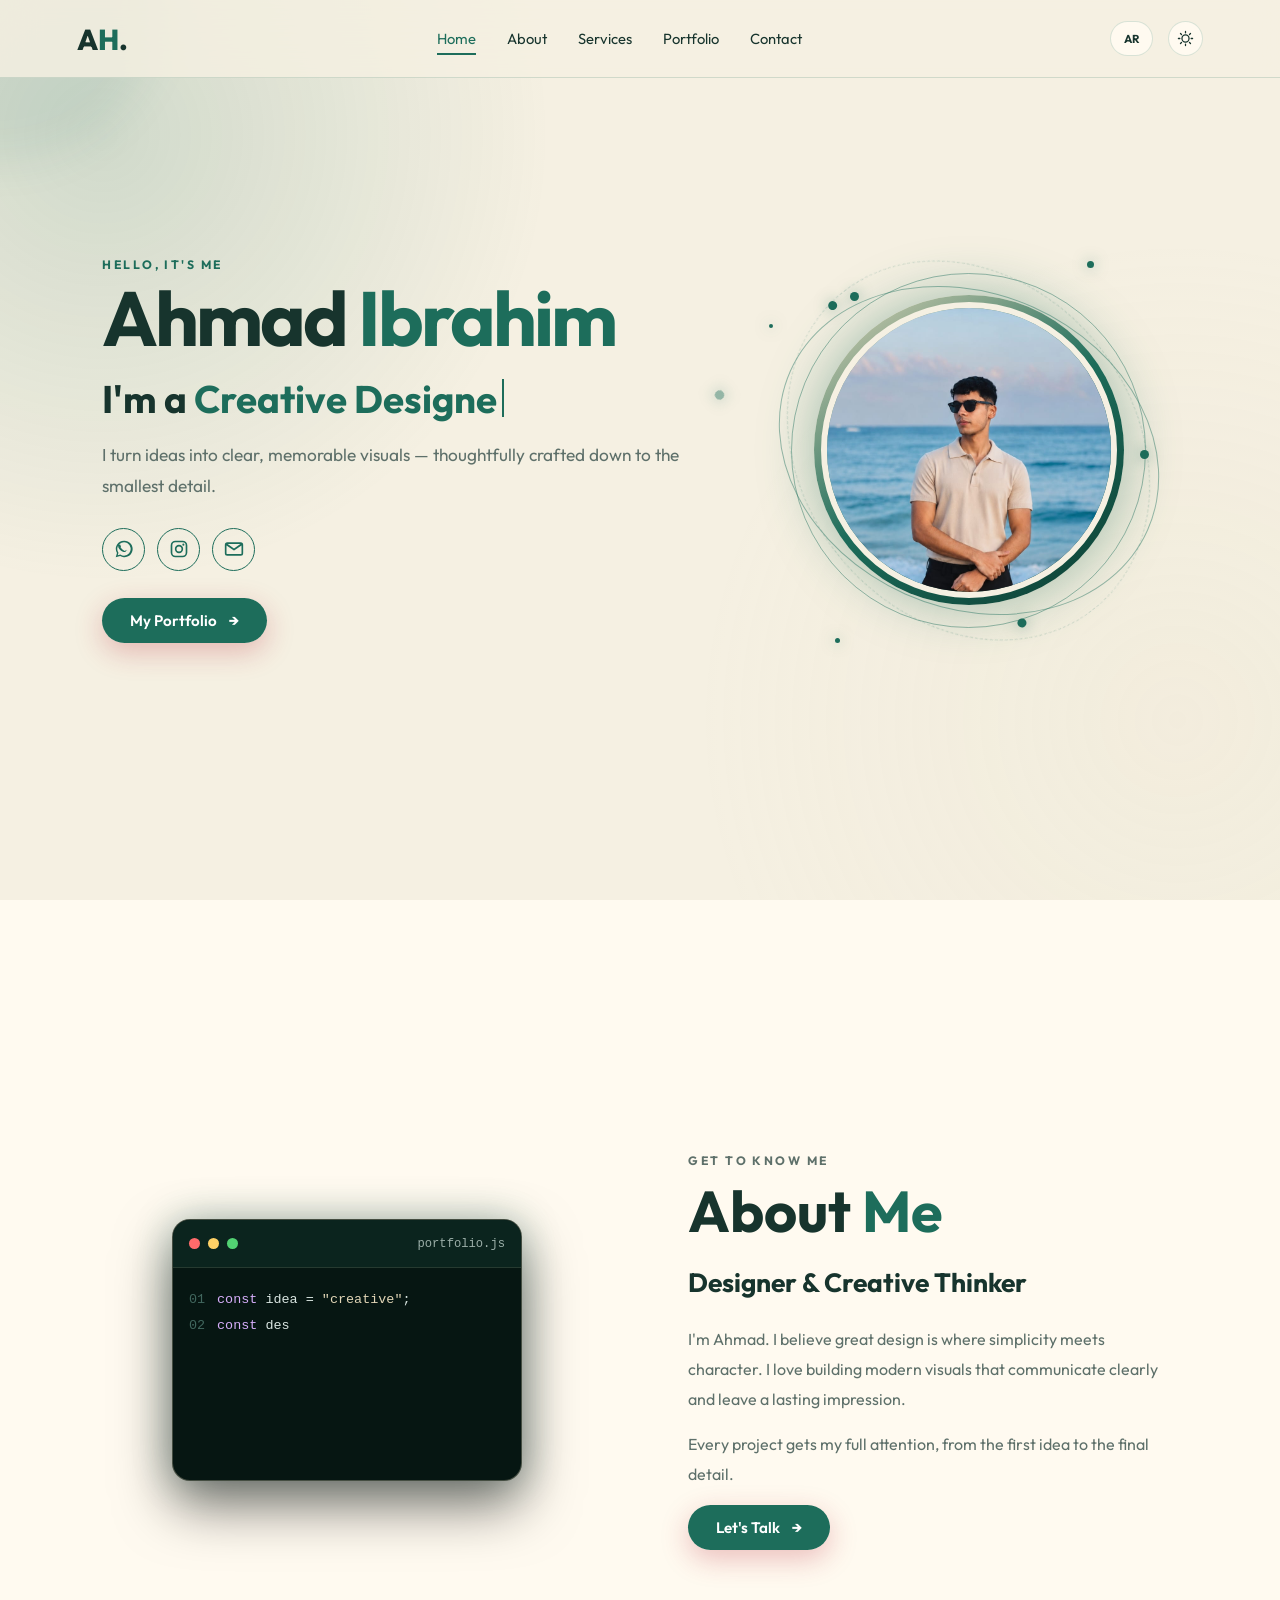
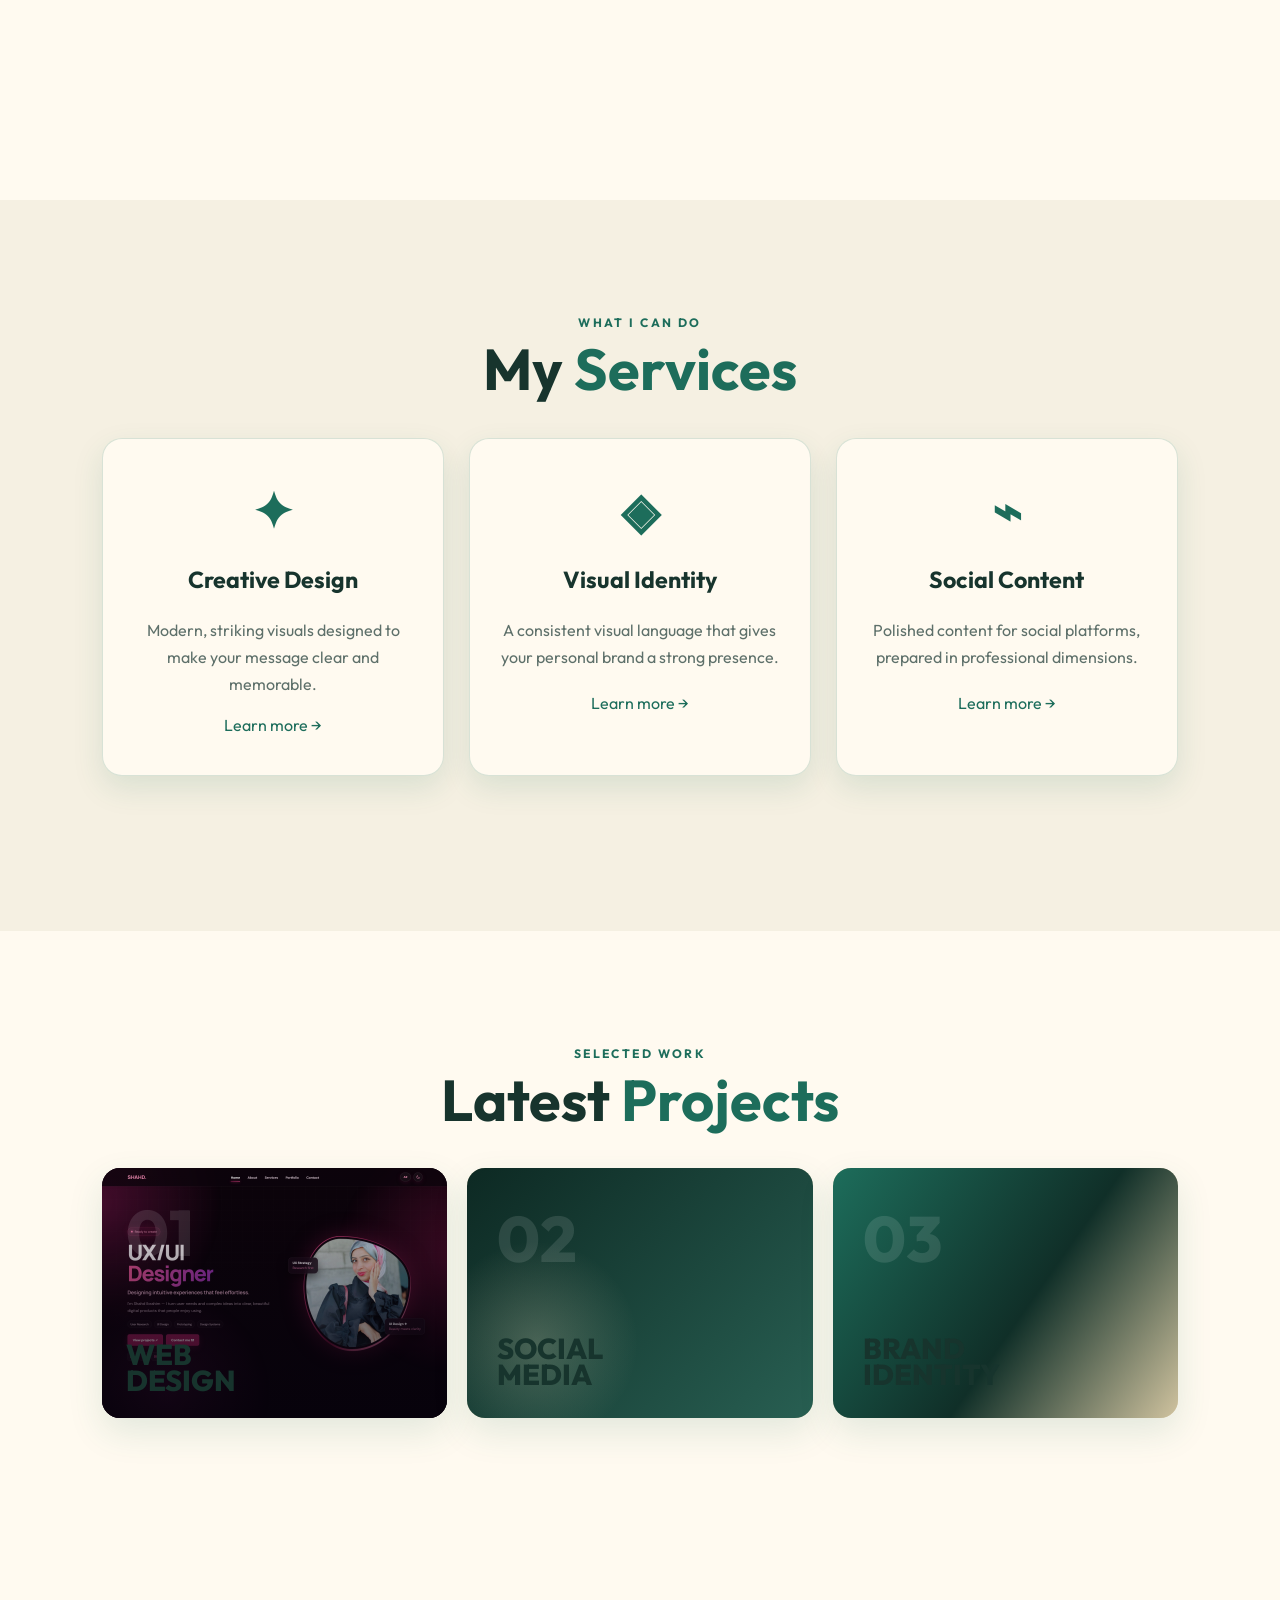
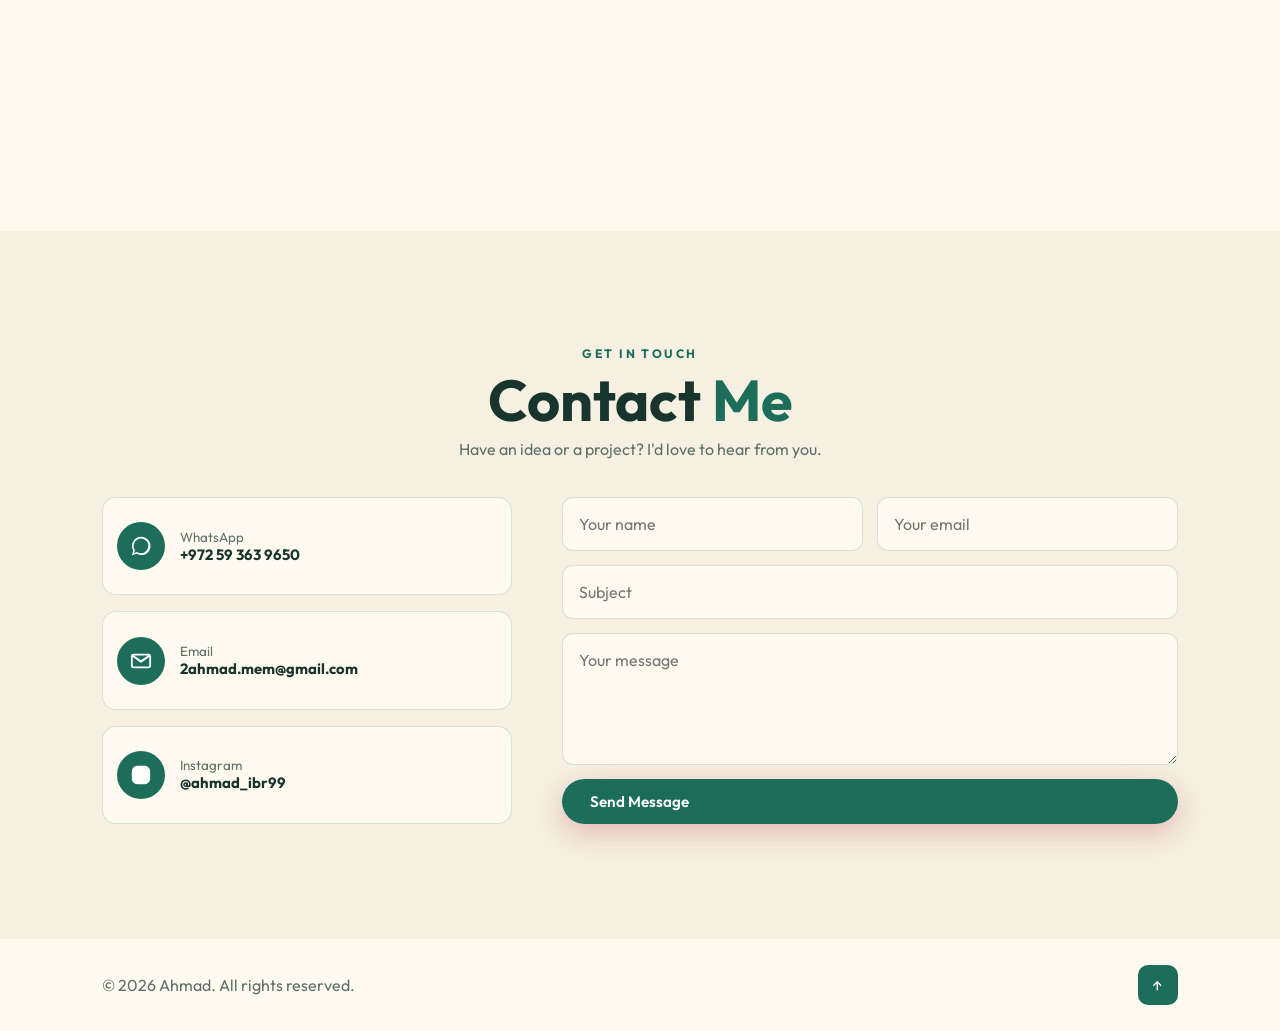
==== index.html @ ff2234b5 "Publish portfolio website" ====
<!doctype html><html lang="en" dir="ltr"><head><meta charset="UTF-8"><meta name="viewport" content="width=device-width,initial-scale=1"><meta name="description" content="Ahmad's personal portfolio"><title>Ahmad | Portfolio</title><link rel="preconnect" href="https://fonts.googleapis.com"><link rel="preconnect" href="https://fonts.gstatic.com" crossorigin><link href="https://fonts.googleapis.com/css2?family=Outfit:wght@300;400;500;600;700;800&display=swap" rel="stylesheet"><link rel="stylesheet" href="style.css"></head><body>
<link rel="stylesheet" href="theme.css">
<div class="cursor-glow"></div>
<header><a class="logo" href="#home">A<span>H</span>.</a><nav><a class="active" href="#home">Home</a><a href="#about">About</a><a href="#services">Services</a><a href="#work">Portfolio</a><a href="#contact">Contact</a></nav><div class="actions"><button class="language" aria-label="Switch language">AR</button><button class="theme" aria-label="Switch color theme"><svg class="sun" viewBox="0 0 24 24"><path d="M12 17a5 5 0 1 0 0-10 5 5 0 0 0 0 10Zm0-15v2m0 16v2M4.93 4.93l1.42 1.42m11.3 11.3 1.42 1.42M2 12h2m16 0h2M4.93 19.07l1.42-1.42m11.3-11.3 1.42-1.42"/></svg><svg class="moon" viewBox="0 0 24 24"><path d="M20.5 14.2A8.5 8.5 0 0 1 9.8 3.5a8.5 8.5 0 1 0 10.7 10.7Z"/></svg></button><button class="menu" aria-label="Open menu"><span></span><span></span><span></span></button></div></header>
<main>
<section class="hero section" id="home"><div class="hero-copy reveal"><p class="overline">HELLO, IT'S ME</p><h1>Ahmad <span>Ibrahim</span></h1><h2>I'm a <span class="typing">Creative Designer</span><i></i></h2><p class="lead">I turn ideas into clear, memorable visuals — thoughtfully crafted down to the smallest detail.</p><div class="socials">
<a href="https://wa.me/972593639650" target="_blank" aria-label="WhatsApp"><svg viewBox="0 0 24 24"><path d="M12.04 2a9.84 9.84 0 0 0-8.47 14.83L2.05 22l5.3-1.47A9.96 9.96 0 1 0 12.04 2Zm0 17.98a8 8 0 0 1-4.08-1.12l-.3-.18-3.15.88.84-3.07-.2-.32a8.02 8.02 0 1 1 6.89 3.81Zm4.4-6c-.24-.12-1.43-.7-1.65-.78-.22-.08-.38-.12-.55.12-.16.24-.62.79-.76.95-.14.16-.28.18-.52.06-2.18-1.09-3.61-1.94-5.05-4.4-.13-.22.13-.21.37-.7.08-.16.04-.3-.02-.42-.06-.12-.55-1.32-.75-1.8-.2-.48-.4-.41-.55-.42h-.47c-.16 0-.42.06-.64.3-.22.24-.84.83-.84 2.02s.86 2.34.98 2.5c.12.16 1.7 2.6 4.13 3.65 1.53.66 2.13.72 2.9.6.46-.07 1.43-.59 1.63-1.16.2-.58.2-1.07.14-1.17-.06-.11-.22-.17-.46-.29Z"/></svg></a>
<a href="https://instagram.com/ahmad_ibr99" target="_blank" aria-label="Instagram"><svg viewBox="0 0 24 24"><path d="M7.8 2h8.4A5.8 5.8 0 0 1 22 7.8v8.4a5.8 5.8 0 0 1-5.8 5.8H7.8A5.8 5.8 0 0 1 2 16.2V7.8A5.8 5.8 0 0 1 7.8 2Zm-.2 2A3.6 3.6 0 0 0 4 7.6v8.8A3.6 3.6 0 0 0 7.6 20h8.8a3.6 3.6 0 0 0 3.6-3.6V7.6A3.6 3.6 0 0 0 16.4 4H7.6Zm9.65 1.5a1.25 1.25 0 1 1 0 2.5 1.25 1.25 0 0 1 0-2.5ZM12 7a5 5 0 1 1 0 10 5 5 0 0 1 0-10Zm0 2a3 3 0 1 0 0 6 3 3 0 0 0 0-6Z"/></svg></a>
<a href="mailto:2ahmad.mem@gmail.com" aria-label="Email"><svg viewBox="0 0 24 24"><path d="M20 4H4a3 3 0 0 0-3 3v10a3 3 0 0 0 3 3h16a3 3 0 0 0 3-3V7a3 3 0 0 0-3-3Zm-.4 2L12 11.3 4.4 6h15.2ZM4 18a1 1 0 0 1-1-1V7.7l8.43 5.88a1 1 0 0 0 1.14 0L21 7.7V17a1 1 0 0 1-1 1H4Z"/></svg></a></div><a class="btn" href="#work">My Portfolio <b>→</b></a></div>
<div class="portrait-stage reveal"><div class="halo halo-one"></div><div class="halo halo-two"></div><div class="halo halo-three"></div><span class="spark s1"></span><span class="spark s2"></span><span class="spark s3"></span><div class="portrait"><img src="assets/ahmad-profile.jpeg" alt="Ahmad Ibrahim"></div></div></section>
<section class="about section" id="about"><div class="about-visual reveal"><div class="about-ring"><img src="assets/ahmad-profile.jpeg" alt="Ahmad"></div></div><div class="about-copy reveal"><p class="overline">GET TO KNOW ME</p><h2 class="title">About <span>Me</span></h2><h3>Designer & Creative Thinker</h3><p>I'm Ahmad. I believe great design is where simplicity meets character. I love building modern visuals that communicate clearly and leave a lasting impression.</p><p>Every project gets my full attention, from the first idea to the final detail.</p><a class="btn" href="#contact">Let's Talk <b>→</b></a></div></section>
<section class="services section block" id="services"><p class="overline reveal">WHAT I CAN DO</p><h2 class="title reveal">My <span>Services</span></h2><div class="cards"><article class="reveal"><b>✦</b><h3>Creative Design</h3><p>Modern, striking visuals designed to make your message clear and memorable.</p><a href="#contact">Learn more →</a></article><article class="reveal"><b>◈</b><h3>Visual Identity</h3><p>A consistent visual language that gives your personal brand a strong presence.</p><a href="#contact">Learn more →</a></article><article class="reveal"><b>⌁</b><h3>Social Content</h3><p>Polished content for social platforms, prepared in professional dimensions.</p><a href="#contact">Learn more →</a></article></div></section>
<section class="work section block" id="work"><p class="overline reveal">SELECTED WORK</p><h2 class="title reveal">Latest <span>Projects</span></h2><div class="projects"><article class="p1 reveal"><div><em>01</em><b>CREATIVE<br>DESIGN</b></div><aside><h3>Creative Design</h3><p>Identity & Design</p></aside></article><article class="p2 reveal"><div><em>02</em><b>SOCIAL<br>MEDIA</b></div><aside><h3>Digital Content</h3><p>Social Media</p></aside></article><article class="p3 reveal"><div><em>03</em><b>BRAND<br>IDENTITY</b></div><aside><h3>Visual Identity</h3><p>Branding</p></aside></article><article class="p2 reveal"><div><em>04</em><b>MODERN<br>STYLE</b></div><aside><h3>Modern Style</h3><p>Design & Direction</p></aside></article><article class="p3 reveal"><div><em>05</em><b>VISUAL<br>STORY</b></div><aside><h3>Visual Story</h3><p>Art Direction</p></aside></article><article class="p1 reveal"><div><em>06</em><b>SMART<br>IDEAS</b></div><aside><h3>Smart Ideas</h3><p>Creative Solutions</p></aside></article></div></section>
<section class="contact section block" id="contact"><p class="overline reveal">GET IN TOUCH</p><h2 class="title reveal">Contact <span>Me</span></h2><p class="intro reveal">Have an idea or a project? I'd love to hear from you.</p><div class="contact-wrap"><div class="details reveal"><a href="https://wa.me/972593639650"><i><svg viewBox="0 0 24 24"><path d="M12.04 2a9.84 9.84 0 0 0-8.47 14.83L2.05 22l5.3-1.47A9.96 9.96 0 1 0 12.04 2Zm0 17.98a8 8 0 0 1-4.08-1.12l-.3-.18-3.15.88.84-3.07-.2-.32a8.02 8.02 0 1 1 6.89 3.81Z"/></svg></i><span><small>WhatsApp</small><b>+972 59 363 9650</b></span></a><a href="mailto:2ahmad.mem@gmail.com"><i><svg viewBox="0 0 24 24"><path d="M20 4H4a3 3 0 0 0-3 3v10a3 3 0 0 0 3 3h16a3 3 0 0 0 3-3V7a3 3 0 0 0-3-3Zm-.4 2L12 11.3 4.4 6h15.2ZM4 18a1 1 0 0 1-1-1V7.7l8.43 5.88a1 1 0 0 0 1.14 0L21 7.7V17a1 1 0 0 1-1 1H4Z"/></svg></i><span><small>Email</small><b>2ahmad.mem@gmail.com</b></span></a><a href="https://instagram.com/ahmad_ibr99"><i><svg viewBox="0 0 24 24"><path d="M7.8 2h8.4A5.8 5.8 0 0 1 22 7.8v8.4a5.8 5.8 0 0 1-5.8 5.8H7.8A5.8 5.8 0 0 1 2 16.2V7.8A5.8 5.8 0 0 1 7.8 2Zm4.2 5a5 5 0 1 1 0 10 5 5 0 0 1 0-10Zm0 2a3 3 0 1 0 0 6 3 3 0 0 0 0-6Z"/></svg></i><span><small>Instagram</small><b>@ahmad_ibr99</b></span></a></div><form class="reveal" action="mailto:2ahmad.mem@gmail.com" method="post"><input name="name" placeholder="Your name" required><input name="email" type="email" placeholder="Your email" required><input name="subject" class="wide" placeholder="Subject"><textarea name="message" class="wide" placeholder="Your message" required></textarea><button class="btn wide">Send Message</button></form></div></section>
</main><footer><p>© <span id="year"></span> Ahmad. All rights reserved.</p><a href="#home">↑</a></footer><script src="script.js"></script></body></html>
---- style.css ----
:root{--red:#b42335;--red2:#ef5b68;--glow:#ff8090;--bg:#100b0e;--surface:#1a1116;--surface2:#24171d;--text:#fff8f8;--muted:#c6abb1;--line:#ffffff13;--shadow:#00000055}html.light{--bg:#fff7f5;--surface:#fff;--surface2:#f8e8e6;--text:#28171b;--muted:#775c62;--line:#7d182520;--shadow:#7d182522}*{box-sizing:border-box}html{scroll-behavior:smooth;scroll-padding-top:80px}body{margin:0;overflow-x:hidden;background:var(--bg);color:var(--text);font-family:Outfit,sans-serif;transition:background .55s,color .55s}body:before{content:"";position:fixed;z-index:-1;inset:0;background:radial-gradient(circle at 8% 15%,#b4233524,transparent 28rem),radial-gradient(circle at 92% 80%,#ef5b6814,transparent 30rem)}.cursor-glow{position:fixed;z-index:-1;width:320px;height:320px;border-radius:50%;background:#b4233510;filter:blur(20px);transform:translate(-50%,-50%);pointer-events:none;transition:left .12s linear,top .12s linear}header{height:78px;position:fixed;z-index:30;inset:0 0 auto;display:flex;align-items:center;justify-content:space-between;padding:0 max(6vw,25px);background:color-mix(in srgb,var(--bg) 84%,transparent);border-bottom:1px solid var(--line);backdrop-filter:blur(18px);transition:.5s}.logo{font-size:1.8rem;font-weight:800;color:var(--text);text-decoration:none}.logo span,.title span,.hero h1 span,.hero h2 span{color:var(--red2)}nav{display:flex;gap:31px}nav a{position:relative;color:var(--text);text-decoration:none;font-size:.92rem}nav a:after{content:"";position:absolute;left:0;right:100%;bottom:-7px;height:2px;background:var(--red2);transition:.35s}nav a:hover:after,nav a.active:after{right:0}nav a.active{color:var(--red2)}.actions{display:flex;align-items:center;gap:15px}.theme{width:43px;height:43px;display:grid;place-items:center;border:1px solid var(--line);border-radius:50%;color:var(--text);background:var(--surface);cursor:pointer;transition:.35s}.theme:hover{transform:rotate(15deg);color:var(--red2)}.theme svg{width:20px;fill:none;stroke:currentColor;stroke-width:1.8;stroke-linecap:round}.theme .sun{display:none}html.light .theme .sun{display:block}html.light .theme .moon{display:none}.menu{display:none;background:none;border:0}.menu span{display:block;width:25px;height:2px;margin:5px;background:var(--red2);transition:.3s}.section{position:relative;min-height:100vh;padding:115px max(8vw,30px);display:flex;align-items:center}.hero{justify-content:space-between;gap:70px}.hero-copy{width:55%}.overline{margin:0 0 10px;color:var(--red2);font-size:.76rem;font-weight:700;letter-spacing:.2em}.hero h1{font-size:clamp(3.5rem,6vw,6.3rem);line-height:.95;margin:8px 0 20px;letter-spacing:-.04em}.hero h2{font-size:clamp(1.5rem,3vw,2.45rem);margin:0}.hero h2 i{display:inline-block;width:2px;height:1em;margin-left:5px;background:var(--red2);vertical-align:-4px;animation:blink .75s infinite}.lead{max-width:590px;color:var(--muted);font-size:1.08rem;line-height:1.75}.socials{display:flex;gap:12px;margin:27px 0}.socials a{width:43px;height:43px;display:grid;place-items:center;border:1.5px solid var(--red2);border-radius:50%;color:var(--red2);transition:.35s}.socials svg{width:20px;fill:currentColor}.socials a:hover{color:white;background:var(--red);transform:translateY(-4px);box-shadow:0 8px 24px #b4233566}.btn{display:inline-flex;align-items:center;gap:12px;border:0;border-radius:28px;padding:13px 28px;color:white;background:linear-gradient(135deg,var(--red2),var(--red));box-shadow:0 9px 28px #b4233545;font:600 .95rem Outfit;text-decoration:none;cursor:pointer;transition:.35s}.btn b{transition:.3s}.btn:hover{transform:translateY(-3px);box-shadow:0 13px 34px #b4233570}.btn:hover b{transform:translateX(5px)}.portrait-stage{position:relative;width:420px;height:420px;display:grid;place-items:center;animation:float 5.5s ease-in-out infinite}.portrait{position:relative;z-index:3;width:310px;height:310px;padding:7px;border-radius:50%;background:linear-gradient(145deg,var(--glow),var(--red),#5c0f1d);box-shadow:0 0 55px #b4233555}.portrait img,.about-ring img{width:100%;height:100%;object-fit:cover;object-position:50% 28%;border:6px solid var(--bg);border-radius:50%;transition:border-color .55s}.halo{position:absolute;border:1px solid #ef5b6875;border-radius:50%;animation:spin 14s linear infinite}.halo:before,.halo:after{content:"";position:absolute;width:9px;height:9px;border-radius:50%;background:var(--red2);box-shadow:0 0 16px var(--glow)}.halo-one{width:355px;height:355px}.halo-one:before{top:18px;left:58px}.halo-one:after{right:-4px;top:50%}.halo-two{width:392px;height:315px;transform:rotate(24deg);animation-duration:19s;animation-direction:reverse}.halo-two:before{bottom:16px;right:72px}.halo-two:after{left:7px;top:75px}.halo-three{width:335px;height:405px;transform:rotate(-38deg);border-style:dashed;opacity:.45;animation-duration:25s}.spark{position:absolute;border-radius:50%;background:var(--glow);box-shadow:0 0 15px var(--glow);animation:pulse 2s ease-in-out infinite}.s1{width:7px;height:7px;top:5%;right:20%}.s2{width:5px;height:5px;bottom:4%;left:18%;animation-delay:.6s}.s3{width:4px;height:4px;top:20%;left:2%;animation-delay:1.1s}.about{gap:9%;background:var(--surface)}.about-visual,.about-copy{width:50%}.about-visual{display:grid;place-items:center}.about-ring{width:min(390px,90%);aspect-ratio:1;padding:8px;border-radius:50%;border:3px solid var(--red2);box-shadow:0 0 40px #b4233540;animation:float 6s ease-in-out infinite}.about-copy{max-width:610px}.title{font-size:clamp(2.6rem,4.5vw,4.4rem);margin:0 0 23px;line-height:1}.about-copy h3{font-size:1.65rem}.about-copy p{color:var(--muted);line-height:1.85}.block{display:block;text-align:center}.services{min-height:auto}.cards{display:grid;grid-template-columns:repeat(3,1fr);gap:25px;max-width:1200px;margin:40px auto}.cards article{padding:40px 27px;background:var(--surface);border:1px solid var(--line);border-radius:20px;box-shadow:0 12px 30px var(--shadow);transition:.45s}.cards article:hover{transform:translateY(-10px);border-color:var(--red2)}.cards article>b{font-size:3.1rem;color:var(--red2)}.cards article h3{font-size:1.45rem}.cards article p{min-height:60px;color:var(--muted);line-height:1.7}.cards article a{color:var(--red2);text-decoration:none}.work{background:var(--surface)}.projects{display:grid;grid-template-columns:repeat(3,1fr);gap:20px;max-width:1150px;margin:40px auto}.projects article{position:relative;overflow:hidden;min-height:250px;border-radius:18px;background:var(--surface2);text-align:left;box-shadow:0 14px 35px var(--shadow)}.projects article>div{height:100%;min-height:250px;padding:30px;display:flex;flex-direction:column;justify-content:space-between;background:radial-gradient(circle at 75% 25%,#ff80906b,transparent 30%),linear-gradient(135deg,#4b101a,#a51e31);transition:.6s}.projects .p2>div{background:radial-gradient(circle at 20% 70%,#ef5b686b,transparent 30%),linear-gradient(135deg,#25141a,#772030)}.projects .p3>div{background:linear-gradient(125deg,#6e1424,#2b1219 55%,#df4a5b)}.projects article:hover>div{transform:scale(1.06)}.projects em{font:800 4rem Outfit;color:#ffffff1d}.projects div b{font:800 1.8rem/.9 Outfit}.projects aside{position:absolute;inset:auto 0 0;padding:20px;background:linear-gradient(transparent,#16080deF);transform:translateY(100%);transition:.4s}.projects article:hover aside{transform:none}.projects aside h3,.projects aside p{margin:3px}.projects aside p{color:#ff8795}.contact{min-height:auto}.intro{color:var(--muted);margin:-12px 0 38px}.contact-wrap{display:grid;grid-template-columns:.8fr 1.2fr;gap:50px;max-width:1100px;margin:auto;text-align:left}.details{display:grid;gap:16px}.details a{display:flex;align-items:center;gap:15px;color:var(--text);text-decoration:none;padding:14px;border:1px solid var(--line);border-radius:14px;background:var(--surface);transition:.3s}.details a:hover{transform:translateX(5px);border-color:var(--red2)}.details i{width:48px;height:48px;display:grid;place-items:center;border-radius:50%;color:white;background:linear-gradient(135deg,var(--red2),var(--red))}.details svg{width:22px;fill:currentColor}.details span{display:grid}.details small{color:var(--muted)}.details b{font-size:.93rem}.contact form{display:grid;grid-template-columns:1fr 1fr;gap:14px}.contact input,.contact textarea{width:100%;padding:16px;border:1px solid var(--line);outline:0;border-radius:11px;color:var(--text);background:var(--surface);font:inherit;transition:.3s}.contact input:focus,.contact textarea:focus{border-color:var(--red2);box-shadow:0 0 0 3px #b4233515}.contact textarea{height:132px;resize:vertical}.wide{grid-column:1/-1}footer{display:flex;justify-content:space-between;align-items:center;padding:20px max(8vw,30px);color:var(--muted);background:var(--surface)}footer a{width:40px;height:40px;display:grid;place-items:center;color:white;border-radius:10px;background:var(--red);text-decoration:none}.reveal{opacity:0;transform:translateY(34px);transition:opacity .9s cubic-bezier(.2,.75,.2,1),transform .9s cubic-bezier(.2,.75,.2,1)}.reveal.visible{opacity:1;transform:none}.cards .reveal:nth-child(2),.projects .reveal:nth-child(2){transition-delay:.12s}.cards .reveal:nth-child(3),.projects .reveal:nth-child(3){transition-delay:.24s}@keyframes blink{50%{opacity:0}}@keyframes float{0%,100%{transform:translateY(0)}50%{transform:translateY(-15px)}}@keyframes spin{to{transform:rotate(360deg)}}@keyframes pulse{50%{transform:scale(1.8);opacity:.45}}@media(max-width:800px){header nav{position:absolute;top:78px;left:0;right:0;display:flex;max-height:0;overflow:hidden;flex-direction:column;gap:0;padding:0 25px;background:var(--bg);transition:.45s}header nav.open{max-height:330px;padding-block:12px}header nav a{padding:12px}.menu{display:block}.section{padding:105px 22px}.hero{padding-top:130px;flex-direction:column-reverse;text-align:center;gap:30px}.hero-copy{width:100%}.lead{margin-inline:auto}.socials{justify-content:center}.portrait-stage{width:300px;height:300px}.portrait{width:225px;height:225px}.halo-one{width:262px;height:262px}.halo-two{width:290px;height:235px}.halo-three{width:245px;height:295px}.about{flex-direction:column;gap:50px;text-align:center}.about-visual,.about-copy{width:100%}.about-ring{width:260px}.cards,.projects{grid-template-columns:1fr}.contact-wrap{grid-template-columns:1fr}.contact form{grid-template-columns:1fr}.contact form>*{grid-column:1}.hero h1{font-size:3.4rem}.projects{max-width:500px}.cursor-glow{display:none}}@media(prefers-reduced-motion:reduce){*{scroll-behavior:auto!important;animation:none!important;transition:none!important}.reveal{opacity:1;transform:none}}
---- theme.css ----
:root{--red:#1d6d5b;--red2:#e1d5b6;--glow:#e1d5b6;--bg:#071b17;--surface:#0d2923;--surface2:#12362e;--text:#fffdf6;--muted:#c8c0aa;--line:#e1d5b624}
html.light{--red:#1d6d5b;--red2:#1d6d5b;--glow:#1d6d5b;--bg:#f5f0e2;--surface:#fffaf0;--surface2:#e1d5b6;--text:#17342d;--muted:#5e706a;--line:#1d6d5b2c;--shadow:#1d6d5b20}
body:before{background:radial-gradient(circle at 8% 15%,#1d6d5b2b,transparent 28rem),radial-gradient(circle at 92% 80%,#e1d5b61c,transparent 30rem)}
.cursor-glow{background:#1d6d5b16}.theme{width:35px;height:35px}.theme svg{width:17px}
.language{height:35px;min-width:43px;padding:0 10px;border:1px solid var(--line);border-radius:18px;color:var(--text);background:var(--surface);font:700 .72rem Outfit,sans-serif;cursor:pointer;transition:.3s}.language:hover{color:var(--red2);border-color:var(--red2);transform:translateY(-2px)}html.light .language:hover{color:var(--red)}
.portrait{background:linear-gradient(145deg,#e1d5b6,#1d6d5b,#0b3c31);box-shadow:0 0 55px #1d6d5b66}.halo{border-color:#e1d5b68c}.halo:before,.halo:after,.spark{background:#e1d5b6;box-shadow:0 0 16px #e1d5b6}html.light .halo{border-color:#1d6d5b70}html.light .halo:before,html.light .halo:after,html.light .spark{background:#1d6d5b;box-shadow:0 0 14px #1d6d5b80}
.projects article>div{background:radial-gradient(circle at 75% 25%,#e1d5b64d,transparent 31%),linear-gradient(135deg,#123d34,#1d6d5b)}.projects .p2>div{background:radial-gradient(circle at 20% 70%,#e1d5b63d,transparent 31%),linear-gradient(135deg,#0d2923,#285f52)}.projects .p3>div{background:linear-gradient(125deg,#1d6d5b,#102f28 56%,#d0c39f)}
.projects aside{color:#fffdf6;background:linear-gradient(transparent,rgba(4,25,21,.97) 38%);text-shadow:0 1px 3px #000}.projects aside p{color:#e1d5b6}html.light .projects aside{color:#fffdf6;background:linear-gradient(transparent,rgba(10,48,40,.98) 38%)}html.light .projects aside p{color:#f3ead4}
html[dir=rtl] body{direction:ltr;font-family:Outfit,Tajawal,sans-serif}html[dir=rtl] .hero-copy,html[dir=rtl] .about-copy,html[dir=rtl] .contact-wrap,html[dir=rtl] .projects article{direction:rtl;text-align:right}html[dir=rtl] nav a,html[dir=rtl] .btn,html[dir=rtl] .cards article,html[dir=rtl] .contact .intro,html[dir=rtl] footer p{direction:rtl}html[dir=rtl] .btn b{transform:scaleX(-1)}html[dir=rtl] .details a:hover{transform:translateX(-5px)}
.code-window{width:min(470px,100%);overflow:hidden;border:1px solid #e1d5b64a;border-radius:18px;background:#061612;box-shadow:0 24px 55px #0008,0 0 38px #1d6d5b48;animation:float 6s ease-in-out infinite;direction:ltr;text-align:left}.code-bar{height:48px;display:flex;align-items:center;gap:8px;padding:0 16px;border-bottom:1px solid #e1d5b61f;background:#0b241e}.code-bar span{width:11px;height:11px;border-radius:50%;background:#ff6b6b}.code-bar span:nth-child(2){background:#ffd166}.code-bar span:nth-child(3){background:#52d273}.code-bar b{margin-left:auto;color:#9cafa9;font:500 .76rem Consolas,monospace}.code-screen{padding:25px 20px 29px;font:500 clamp(.78rem,1.45vw,1rem)/1.9 Consolas,"Courier New",monospace}.code-line{display:flex;opacity:0;transform:translateX(-12px);animation:codeIn .45s forwards}.code-line:nth-child(2){animation-delay:.35s}.code-line:nth-child(3){animation-delay:.7s}.code-line:nth-child(4){animation-delay:1.05s}.code-line:nth-child(5){animation-delay:1.4s}.code-line:nth-child(6){animation-delay:1.75s}.code-line:nth-child(7){animation-delay:2.1s}.code-line i{width:34px;flex:none;color:#41675e;font-style:normal;user-select:none}.code-line code{color:#d9e5e1;white-space:nowrap}.code-line mark{padding:0;color:#d7aefb;background:none}.code-line q{color:#e1d5b6}.code-line strong{color:#75d9c1}.code-caret{display:inline-block;width:2px;height:1.1em;margin-left:4px;background:#e1d5b6;vertical-align:-2px;animation:blink .75s infinite}@keyframes codeIn{to{opacity:1;transform:none}}
.code-window{width:min(350px,100%);min-height:260px}.code-screen{min-height:212px;padding:19px 16px;font-size:clamp(.7rem,1.05vw,.84rem);transition:opacity .28s,transform .28s}.code-screen.is-changing{opacity:0;transform:translateY(8px)}.typed-code-line{display:flex;min-height:1.9em}.typed-code-line i{width:28px;flex:none;color:#41675e;font-style:normal;user-select:none}.typed-code-line code{color:#d9e5e1;white-space:pre}.token-keyword{color:#d7aefb}.token-string{color:#e1d5b6}.token-function{color:#75d9c1}.token-number,.token-boolean{color:#f2a86f}.token-comment{color:#668e83;font-style:italic}
@media(max-width:800px){.actions{gap:9px}.language{height:33px;min-width:40px}.theme{width:33px;height:33px}.code-window{width:min(320px,100%);min-height:245px}.code-screen{min-height:197px;padding:17px 13px;font-size:.68rem}}
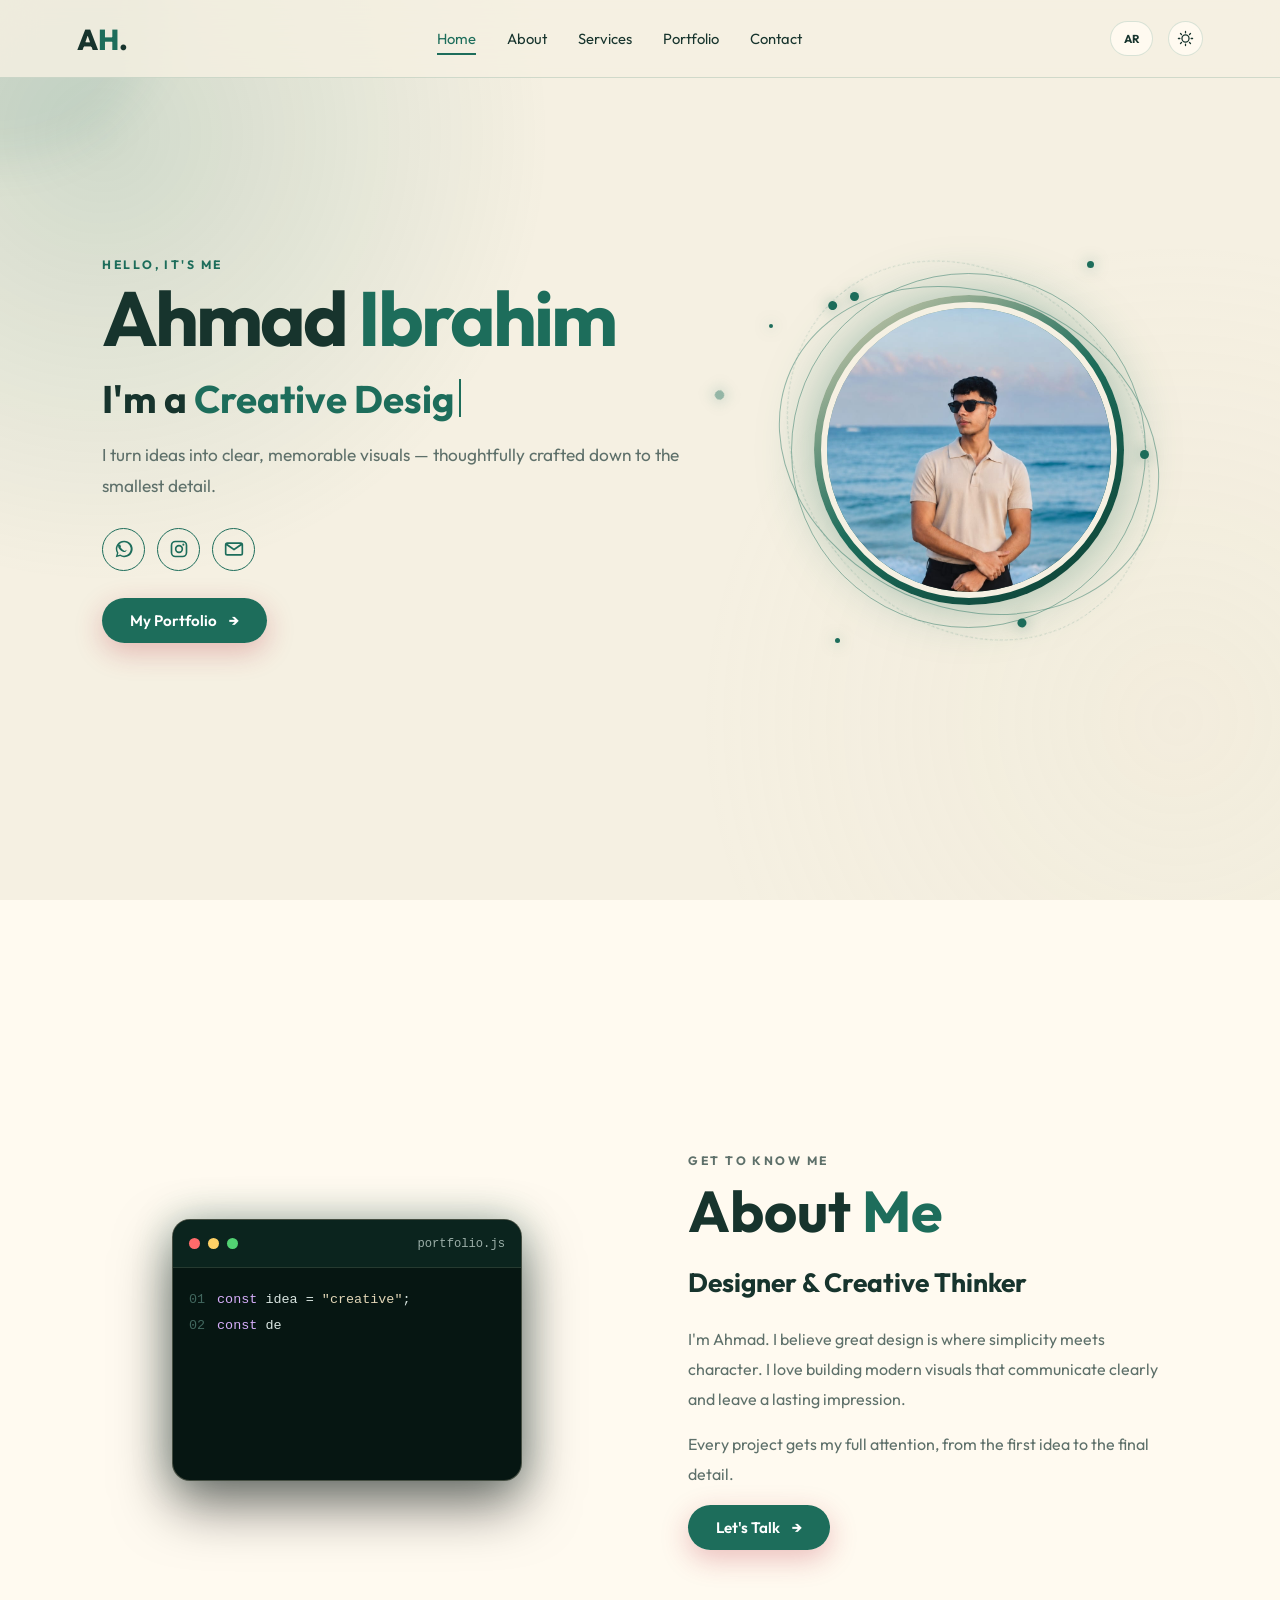
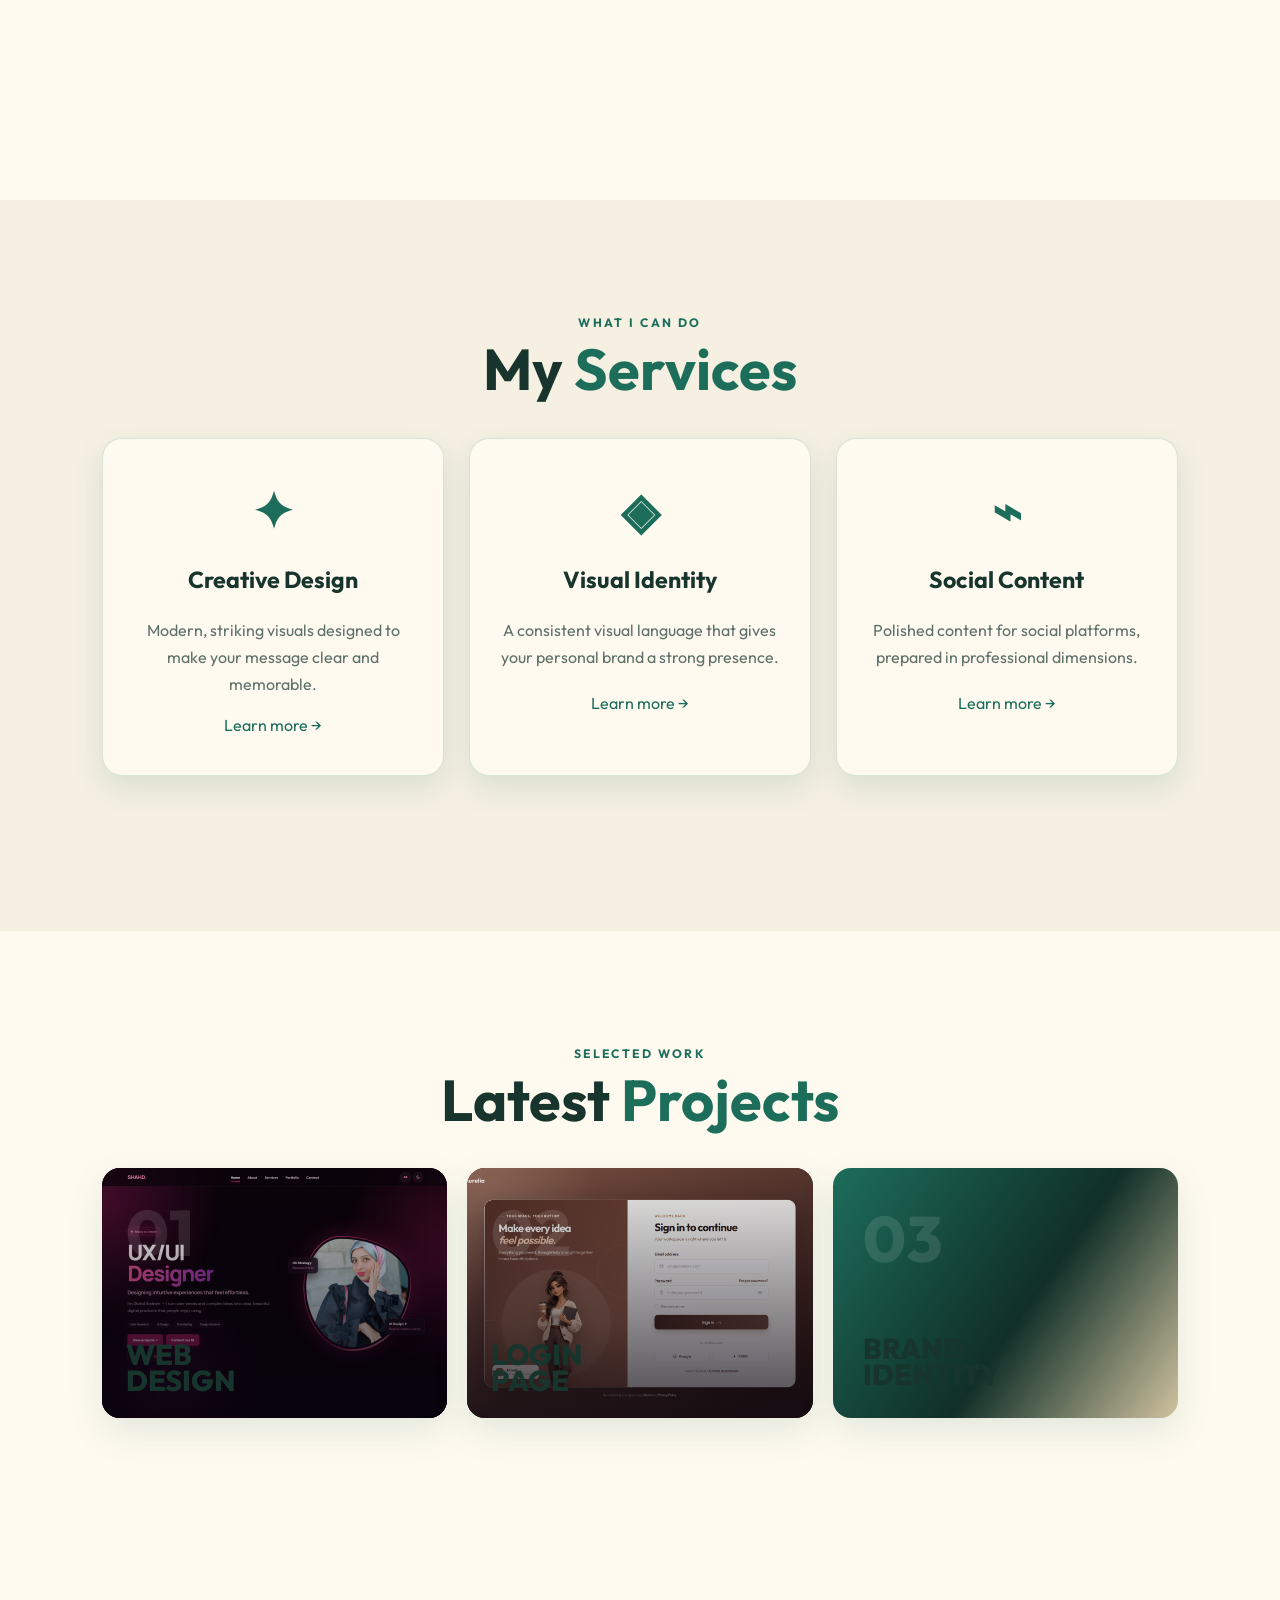
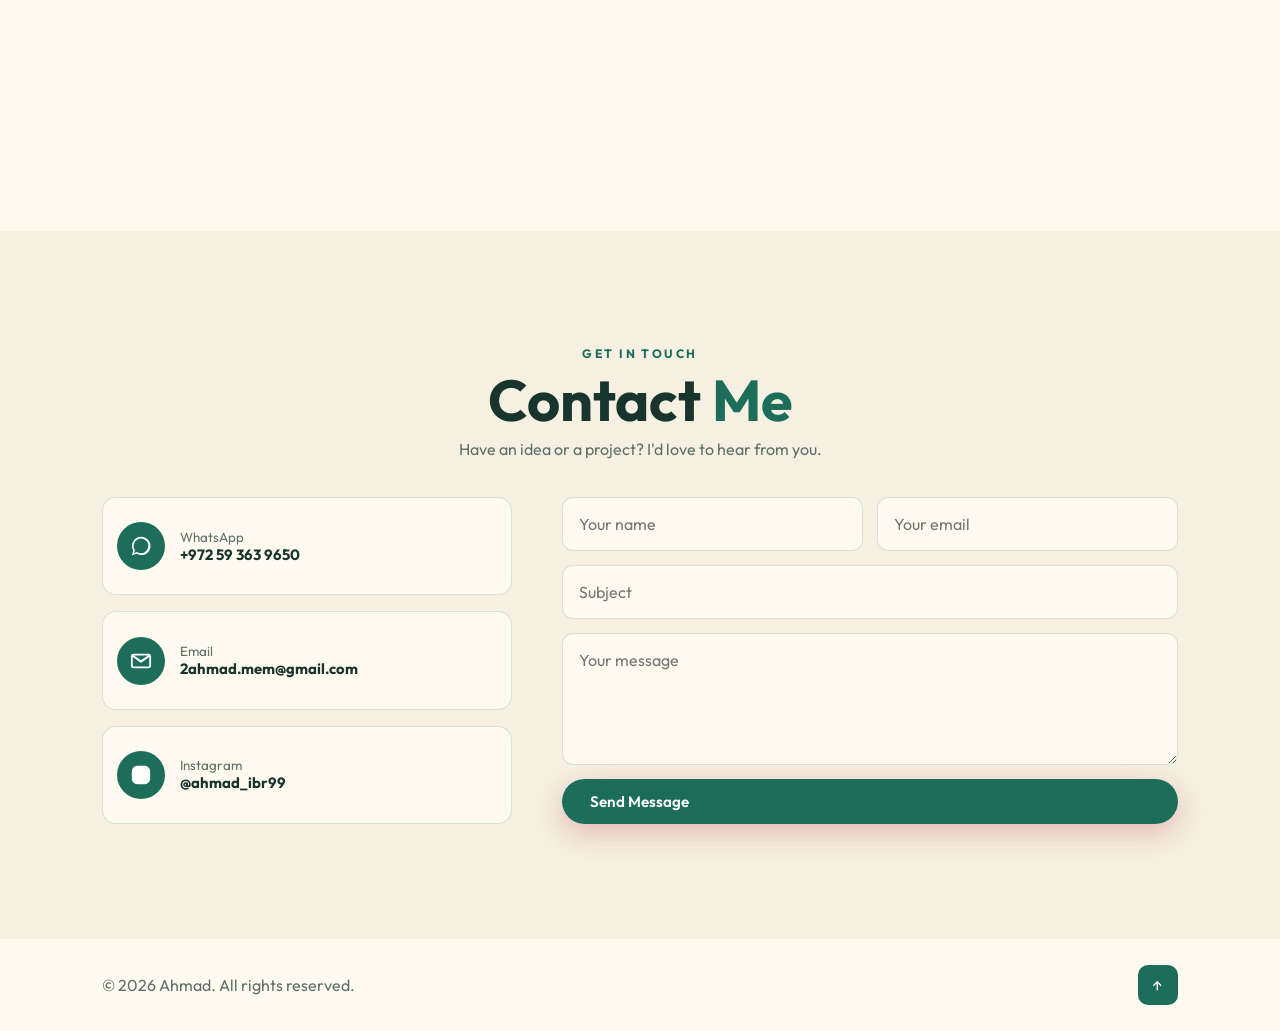
==== commit ded53f1a: "Refresh portfolio preview assets" ====
--- a/index.html
+++ b/index.html
@@ -12,4 +12,4 @@
 <section class="services section block" id="services"><p class="overline reveal">WHAT I CAN DO</p><h2 class="title reveal">My <span>Services</span></h2><div class="cards"><article class="reveal"><b>✦</b><h3>Creative Design</h3><p>Modern, striking visuals designed to make your message clear and memorable.</p><a href="#contact">Learn more →</a></article><article class="reveal"><b>◈</b><h3>Visual Identity</h3><p>A consistent visual language that gives your personal brand a strong presence.</p><a href="#contact">Learn more →</a></article><article class="reveal"><b>⌁</b><h3>Social Content</h3><p>Polished content for social platforms, prepared in professional dimensions.</p><a href="#contact">Learn more →</a></article></div></section>
 <section class="work section block" id="work"><p class="overline reveal">SELECTED WORK</p><h2 class="title reveal">Latest <span>Projects</span></h2><div class="projects"><article class="p1 reveal"><div><em>01</em><b>CREATIVE<br>DESIGN</b></div><aside><h3>Creative Design</h3><p>Identity & Design</p></aside></article><article class="p2 reveal"><div><em>02</em><b>SOCIAL<br>MEDIA</b></div><aside><h3>Digital Content</h3><p>Social Media</p></aside></article><article class="p3 reveal"><div><em>03</em><b>BRAND<br>IDENTITY</b></div><aside><h3>Visual Identity</h3><p>Branding</p></aside></article><article class="p2 reveal"><div><em>04</em><b>MODERN<br>STYLE</b></div><aside><h3>Modern Style</h3><p>Design & Direction</p></aside></article><article class="p3 reveal"><div><em>05</em><b>VISUAL<br>STORY</b></div><aside><h3>Visual Story</h3><p>Art Direction</p></aside></article><article class="p1 reveal"><div><em>06</em><b>SMART<br>IDEAS</b></div><aside><h3>Smart Ideas</h3><p>Creative Solutions</p></aside></article></div></section>
 <section class="contact section block" id="contact"><p class="overline reveal">GET IN TOUCH</p><h2 class="title reveal">Contact <span>Me</span></h2><p class="intro reveal">Have an idea or a project? I'd love to hear from you.</p><div class="contact-wrap"><div class="details reveal"><a href="https://wa.me/972593639650"><i><svg viewBox="0 0 24 24"><path d="M12.04 2a9.84 9.84 0 0 0-8.47 14.83L2.05 22l5.3-1.47A9.96 9.96 0 1 0 12.04 2Zm0 17.98a8 8 0 0 1-4.08-1.12l-.3-.18-3.15.88.84-3.07-.2-.32a8.02 8.02 0 1 1 6.89 3.81Z"/></svg></i><span><small>WhatsApp</small><b>+972 59 363 9650</b></span></a><a href="mailto:2ahmad.mem@gmail.com"><i><svg viewBox="0 0 24 24"><path d="M20 4H4a3 3 0 0 0-3 3v10a3 3 0 0 0 3 3h16a3 3 0 0 0 3-3V7a3 3 0 0 0-3-3Zm-.4 2L12 11.3 4.4 6h15.2ZM4 18a1 1 0 0 1-1-1V7.7l8.43 5.88a1 1 0 0 0 1.14 0L21 7.7V17a1 1 0 0 1-1 1H4Z"/></svg></i><span><small>Email</small><b>2ahmad.mem@gmail.com</b></span></a><a href="https://instagram.com/ahmad_ibr99"><i><svg viewBox="0 0 24 24"><path d="M7.8 2h8.4A5.8 5.8 0 0 1 22 7.8v8.4a5.8 5.8 0 0 1-5.8 5.8H7.8A5.8 5.8 0 0 1 2 16.2V7.8A5.8 5.8 0 0 1 7.8 2Zm4.2 5a5 5 0 1 1 0 10 5 5 0 0 1 0-10Zm0 2a3 3 0 1 0 0 6 3 3 0 0 0 0-6Z"/></svg></i><span><small>Instagram</small><b>@ahmad_ibr99</b></span></a></div><form class="reveal" action="mailto:2ahmad.mem@gmail.com" method="post"><input name="name" placeholder="Your name" required><input name="email" type="email" placeholder="Your email" required><input name="subject" class="wide" placeholder="Subject"><textarea name="message" class="wide" placeholder="Your message" required></textarea><button class="btn wide">Send Message</button></form></div></section>
-</main><footer><p>© <span id="year"></span> Ahmad. All rights reserved.</p><a href="#home">↑</a></footer><script src="script.js"></script></body></html>
+</main><footer><p>© <span id="year"></span> Ahmad. All rights reserved.</p><a href="#home">↑</a></footer><script src="script.js?v=fa7d461"></script></body></html>
